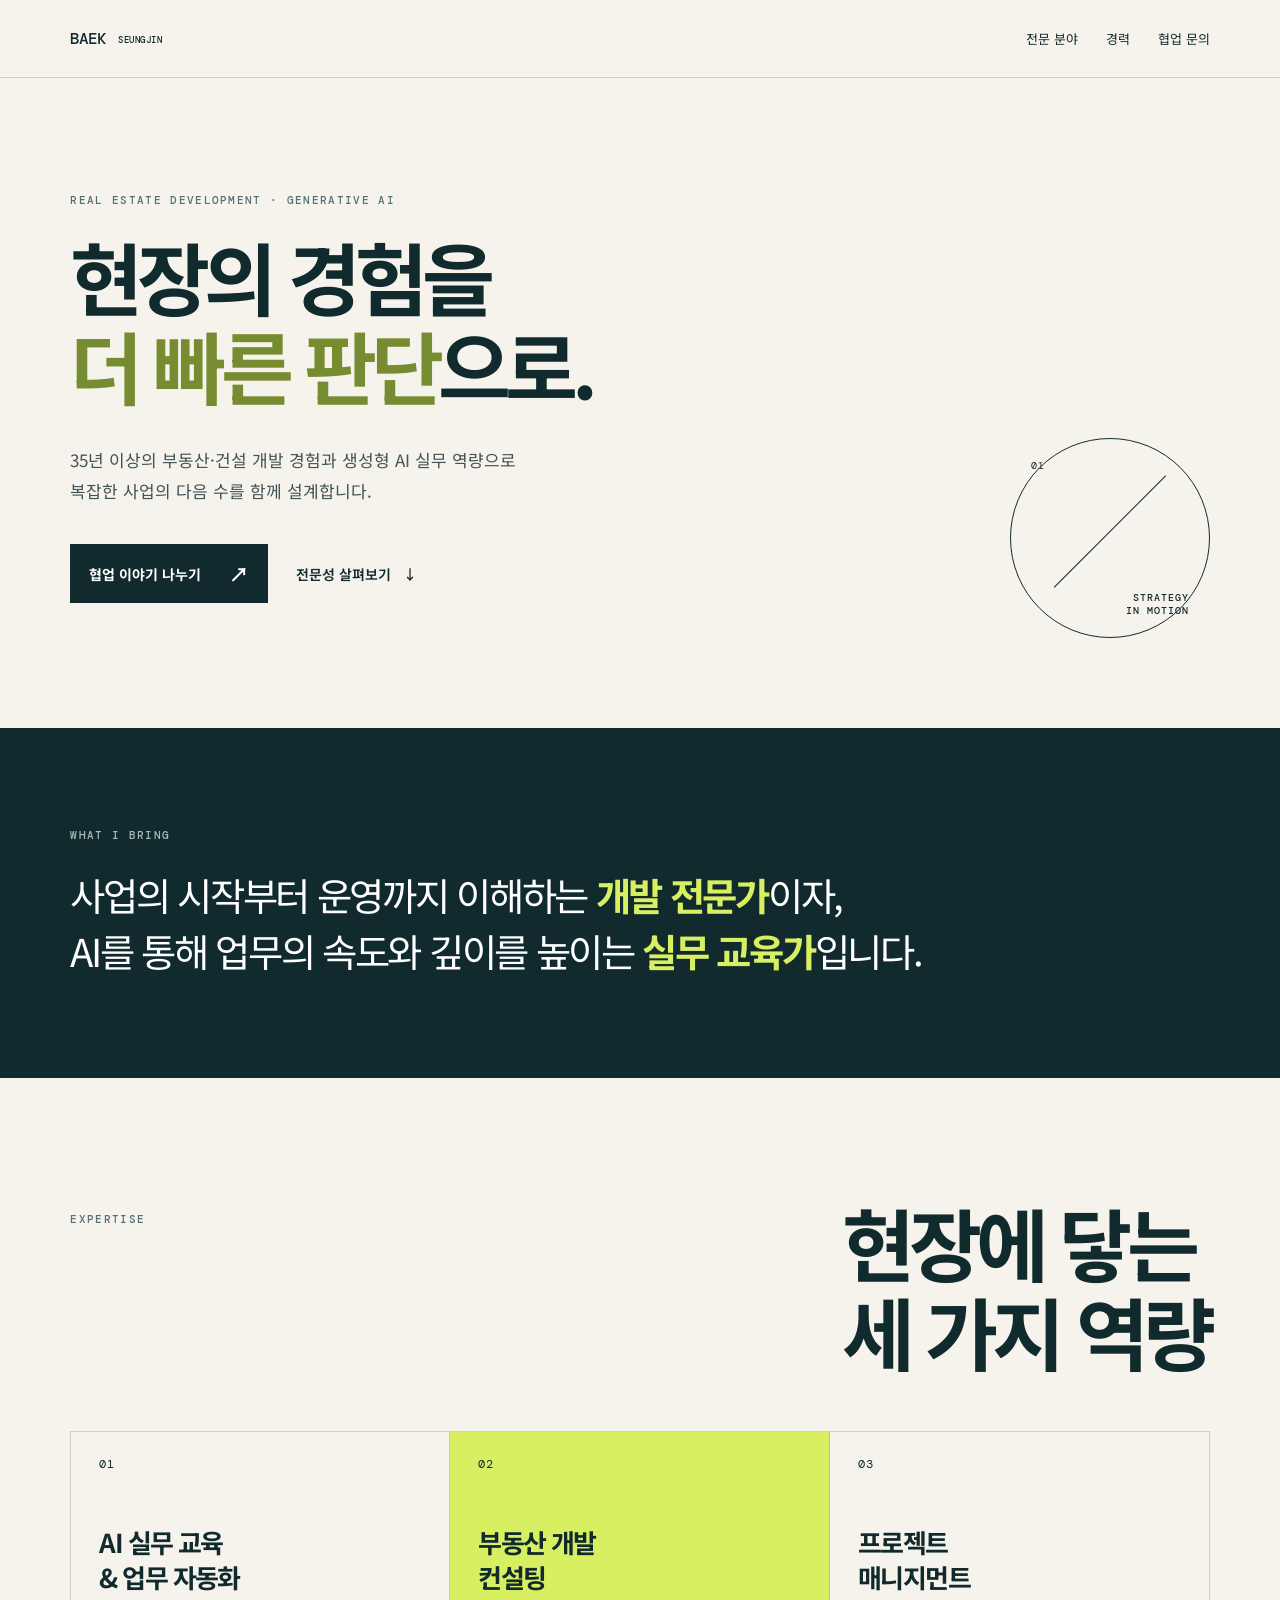
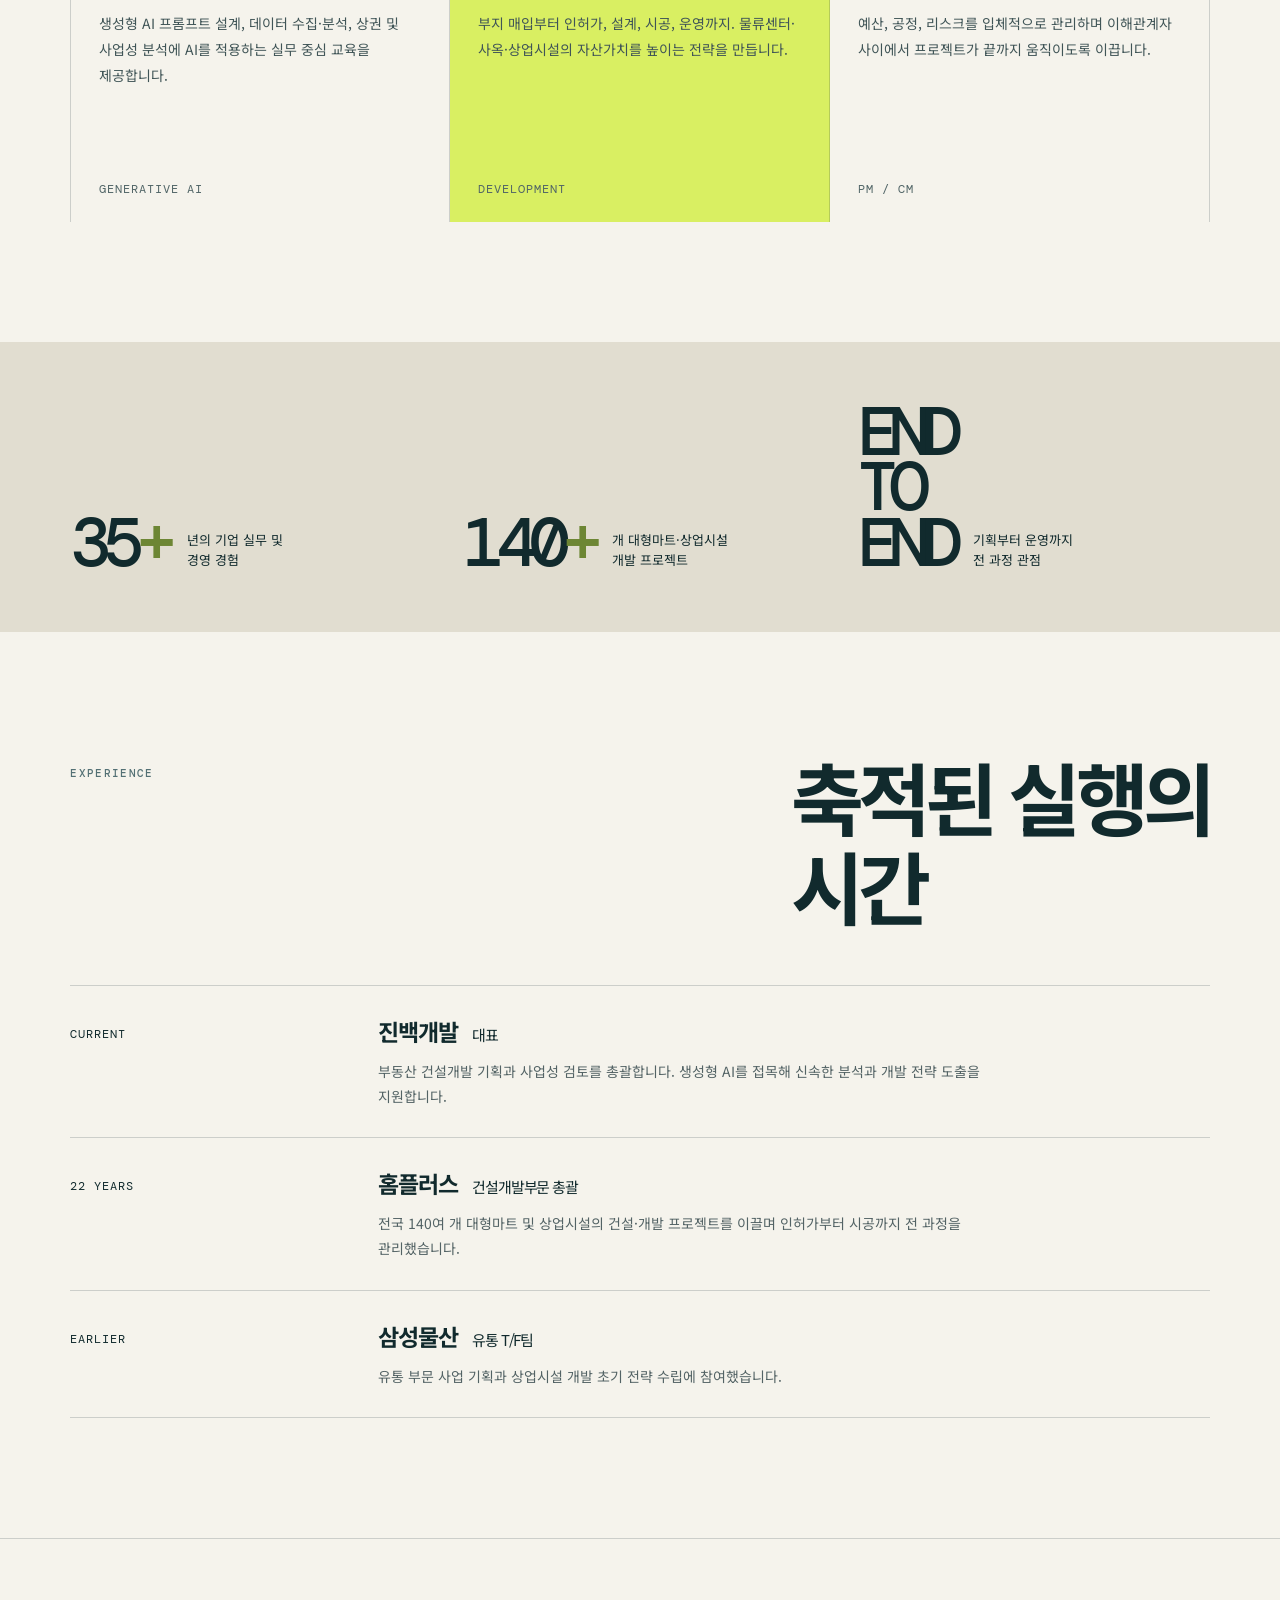
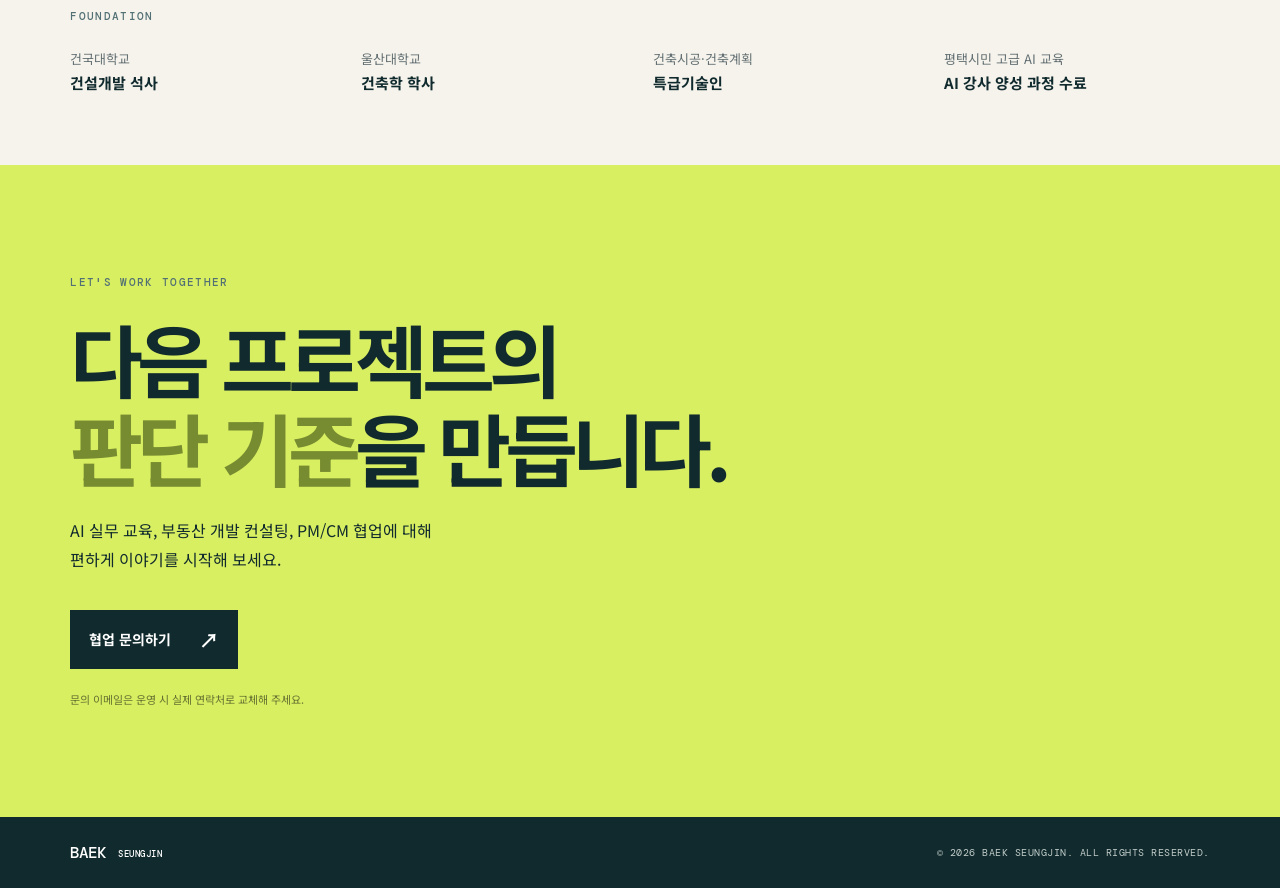
==== index.html @ 92c39649 "Create Baek Seungjin landing page" ====
<!doctype html>
<html lang="ko">
<head>
  <meta charset="UTF-8" />
  <meta name="viewport" content="width=device-width, initial-scale=1.0" />
  <meta name="description" content="백승진 | 생성형 AI 실무 교육과 부동산 개발·건설 PM 컨설팅" />
  <title>백승진 | AI × 부동산 개발 전략</title>
  <link rel="preconnect" href="https://fonts.googleapis.com" />
  <link rel="preconnect" href="https://fonts.gstatic.com" crossorigin />
  <link href="https://fonts.googleapis.com/css2?family=DM+Mono:wght@400;500&family=Noto+Sans+KR:wght@400;500;600;700;800&display=swap" rel="stylesheet" />
  <link rel="stylesheet" href="styles.css" />
</head>
<body>
  <header class="nav">
    <a class="brand" href="#top" aria-label="첫 화면으로">BAEK <span>SEUNGJIN</span></a>
    <nav aria-label="주요 메뉴">
      <a href="#expertise">전문 분야</a>
      <a href="#experience">경력</a>
      <a href="#contact">협업 문의</a>
    </nav>
  </header>

  <main id="top">
    <section class="hero">
      <p class="eyebrow">REAL ESTATE DEVELOPMENT · GENERATIVE AI</p>
      <h1>현장의 경험을<br /><em>더 빠른 판단</em>으로.</h1>
      <p class="intro">35년 이상의 부동산·건설 개발 경험과 생성형 AI 실무 역량으로<br class="desktop" /> 복잡한 사업의 다음 수를 함께 설계합니다.</p>
      <div class="hero-actions">
        <a class="button primary" href="#contact">협업 이야기 나누기 <span>↗</span></a>
        <a class="text-link" href="#expertise">전문성 살펴보기 <span>↓</span></a>
      </div>
      <div class="hero-mark" aria-hidden="true"><span>01</span><i></i><b>STRATEGY<br />IN MOTION</b></div>
    </section>

    <section class="statement">
      <p class="eyebrow">WHAT I BRING</p>
      <p class="statement-copy">사업의 시작부터 운영까지 이해하는 <strong>개발 전문가</strong>이자,<br /> AI를 통해 업무의 속도와 깊이를 높이는 <strong>실무 교육가</strong>입니다.</p>
    </section>

    <section class="expertise section" id="expertise">
      <div class="section-head">
        <p class="eyebrow">EXPERTISE</p>
        <h2>현장에 닿는<br />세 가지 역량</h2>
      </div>
      <div class="cards">
        <article class="card">
          <span class="index">01</span>
          <h3>AI 실무 교육<br />& 업무 자동화</h3>
          <p>생성형 AI 프롬프트 설계, 데이터 수집·분석, 상권 및 사업성 분석에 AI를 적용하는 실무 중심 교육을 제공합니다.</p>
          <span class="tag">GENERATIVE AI</span>
        </article>
        <article class="card featured">
          <span class="index">02</span>
          <h3>부동산 개발<br />컨설팅</h3>
          <p>부지 매입부터 인허가, 설계, 시공, 운영까지. 물류센터·사옥·상업시설의 자산가치를 높이는 전략을 만듭니다.</p>
          <span class="tag">DEVELOPMENT</span>
        </article>
        <article class="card">
          <span class="index">03</span>
          <h3>프로젝트<br />매니지먼트</h3>
          <p>예산, 공정, 리스크를 입체적으로 관리하며 이해관계자 사이에서 프로젝트가 끝까지 움직이도록 이끕니다.</p>
          <span class="tag">PM / CM</span>
        </article>
      </div>
    </section>

    <section class="numbers">
      <div><strong>35<span>+</span></strong><p>년의 기업 실무 및<br />경영 경험</p></div>
      <div><strong>140<span>+</span></strong><p>개 대형마트·상업시설<br />개발 프로젝트</p></div>
      <div><strong>END<br />TO<br />END</strong><p>기획부터 운영까지<br />전 과정 관점</p></div>
    </section>

    <section class="experience section" id="experience">
      <div class="section-head"><p class="eyebrow">EXPERIENCE</p><h2>축적된 실행의<br />시간</h2></div>
      <div class="timeline">
        <article><p class="period">CURRENT</p><div><h3>진백개발 <span>대표</span></h3><p>부동산 건설개발 기획과 사업성 검토를 총괄합니다. 생성형 AI를 접목해 신속한 분석과 개발 전략 도출을 지원합니다.</p></div></article>
        <article><p class="period">22 YEARS</p><div><h3>홈플러스 <span>건설개발부문 총괄</span></h3><p>전국 140여 개 대형마트 및 상업시설의 건설·개발 프로젝트를 이끌며 인허가부터 시공까지 전 과정을 관리했습니다.</p></div></article>
        <article><p class="period">EARLIER</p><div><h3>삼성물산 <span>유통 T/F팀</span></h3><p>유통 부문 사업 기획과 상업시설 개발 초기 전략 수립에 참여했습니다.</p></div></article>
      </div>
    </section>

    <section class="credentials">
      <p class="eyebrow">FOUNDATION</p>
      <div class="credential-grid"><p>건국대학교<br /><strong>건설개발 석사</strong></p><p>울산대학교<br /><strong>건축학 학사</strong></p><p>건축시공·건축계획<br /><strong>특급기술인</strong></p><p>평택시민 고급 AI 교육<br /><strong>AI 강사 양성 과정 수료</strong></p></div>
    </section>

    <section class="contact" id="contact">
      <p class="eyebrow">LET'S WORK TOGETHER</p>
      <h2>다음 프로젝트의<br /><em>판단 기준</em>을 만듭니다.</h2>
      <p>AI 실무 교육, 부동산 개발 컨설팅, PM/CM 협업에 대해<br class="desktop" /> 편하게 이야기를 시작해 보세요.</p>
      <a class="button light" href="mailto:contact@example.com?subject=%EB%B0%B1%EC%8A%B9%EC%A7%84%20%ED%98%91%EC%97%85%20%EB%AC%B8%EC%9D%98">협업 문의하기 <span>↗</span></a>
      <small>문의 이메일은 운영 시 실제 연락처로 교체해 주세요.</small>
    </section>
  </main>
  <footer><a class="brand" href="#top">BAEK <span>SEUNGJIN</span></a><p>© 2026 BAEK SEUNGJIN. ALL RIGHTS RESERVED.</p></footer>
</body>
</html>
---- styles.css ----
:root{--ink:#112a2d;--paper:#f5f3ec;--acid:#d9ef62;--muted:#778180;--line:rgba(17,42,45,.18)}*{box-sizing:border-box}html{scroll-behavior:smooth}body{margin:0;background:var(--paper);color:var(--ink);font-family:'Noto Sans KR',sans-serif;word-break:keep-all}.nav{height:78px;padding:0 5.5vw;display:flex;align-items:center;justify-content:space-between;border-bottom:1px solid var(--line)}.brand{font:500 16px 'DM Mono',monospace;letter-spacing:-.08em;color:inherit;text-decoration:none}.brand span{font-size:9px;letter-spacing:.06em;vertical-align:middle;margin-left:4px}.nav nav{display:flex;gap:28px}.nav nav a{font-size:13px;color:var(--ink);text-decoration:none}.hero{min-height:650px;padding:9vw 5.5vw 6vw;position:relative;overflow:hidden}.eyebrow{font:500 11px 'DM Mono',monospace;letter-spacing:.12em;margin:0 0 25px;color:#537074}.hero h1,.section h2,.contact h2{font-size:clamp(44px,6.2vw,94px);letter-spacing:-.075em;line-height:1.12;margin:0;font-weight:700}.hero em,.contact em{font-style:normal;color:#778c30}.intro{font-size:17px;line-height:1.8;margin:35px 0;color:#435456}.hero-actions{display:flex;gap:28px;align-items:center;margin-top:38px}.button{display:inline-flex;gap:28px;align-items:center;padding:15px 19px;text-decoration:none;font-size:14px;font-weight:700}.button span{font-size:20px}.primary{background:var(--ink);color:white}.text-link{color:var(--ink);font-size:14px;text-decoration:none;font-weight:600}.text-link span{margin-left:8px}.hero-mark{position:absolute;right:5.5vw;bottom:7vw;width:200px;height:200px;border-radius:50%;border:1px solid var(--ink);display:flex;flex-direction:column;justify-content:space-between;padding:20px;font:10px 'DM Mono',monospace;letter-spacing:.1em}.hero-mark i{display:block;width:100%;border-top:1px solid var(--ink);transform:rotate(-45deg)}.hero-mark b{font-weight:500;text-align:right}.statement{background:var(--ink);color:white;padding:100px 5.5vw}.statement .eyebrow{color:#a7bab8}.statement-copy{font-size:clamp(23px,3vw,44px);line-height:1.45;letter-spacing:-.06em;margin:0}.statement strong{color:var(--acid)}.section{padding:120px 5.5vw}.section-head{display:flex;justify-content:space-between;align-items:flex-start;margin-bottom:55px}.section-head .eyebrow{padding-top:14px}.cards{display:grid;grid-template-columns:repeat(3,1fr);border-top:1px solid var(--line)}.card{min-height:390px;padding:24px 28px 25px;border-right:1px solid var(--line);display:flex;flex-direction:column}.card:first-child{border-left:1px solid var(--line)}.card.featured{background:var(--acid)}.index,.tag,.period{font:12px 'DM Mono',monospace;letter-spacing:.08em}.card h3{font-size:26px;line-height:1.35;letter-spacing:-.06em;margin:52px 0 17px}.card p{font-size:14px;line-height:1.85;color:#405557;margin:0}.tag{margin-top:auto;color:#516567}.numbers{background:#e1ddd0;padding:62px 5.5vw;display:grid;grid-template-columns:repeat(3,1fr);gap:40px}.numbers div{display:flex;align-items:flex-end;gap:18px}.numbers strong{font:500 clamp(44px,5.4vw,80px)/.8 'DM Mono',monospace;letter-spacing:-.12em}.numbers strong span{color:#6d8634}.numbers p{font-size:13px;line-height:1.55;margin:0}.timeline{border-top:1px solid var(--line)}.timeline article{display:grid;grid-template-columns:27% 1fr;padding:28px 0;border-bottom:1px solid var(--line)}.timeline h3{font-size:23px;letter-spacing:-.05em;margin:0 0 11px}.timeline h3 span{font-weight:400;font-size:15px;margin-left:10px}.timeline div p{font-size:14px;color:#536365;line-height:1.8;margin:0;max-width:620px}.credentials{padding:70px 5.5vw;border-top:1px solid var(--line)}.credential-grid{display:grid;grid-template-columns:repeat(4,1fr);gap:25px}.credential-grid p{font-size:13px;line-height:1.7;margin:0;color:#647073}.credential-grid strong{color:var(--ink);font-size:15px}.contact{background:var(--acid);padding:110px 5.5vw}.contact h2{margin-bottom:24px}.contact>p:not(.eyebrow){font-size:16px;line-height:1.8}.light{background:var(--ink);color:white;margin-top:20px}.contact small{display:block;font-size:11px;color:#657131;margin-top:22px}footer{padding:25px 5.5vw;display:flex;justify-content:space-between;align-items:center;background:var(--ink);color:white}footer p{font:10px 'DM Mono',monospace;letter-spacing:.05em;margin:0;color:#c2cdca}@media(max-width:700px){.nav{height:64px}.nav nav{gap:13px}.nav nav a{font-size:11px}.hero{min-height:590px;padding-top:18vw}.hero-mark{width:125px;height:125px;right:6vw;bottom:10vw;padding:13px;font-size:7px}.hero h1{position:relative;z-index:1}.desktop{display:none}.intro{font-size:14px;margin-top:26px}.hero-actions{gap:18px;flex-wrap:wrap}.statement,.section,.contact{padding-top:72px;padding-bottom:72px}.section-head{display:block;margin-bottom:35px}.section-head .eyebrow{padding:0}.cards{grid-template-columns:1fr}.card{min-height:290px;border-left:1px solid var(--line);border-bottom:0}.numbers{grid-template-columns:1fr;gap:32px;padding-top:45px;padding-bottom:45px}.numbers strong{font-size:58px}.timeline article{grid-template-columns:1fr;gap:14px}.timeline h3{font-size:20px}.credential-grid{grid-template-columns:1fr 1fr;gap:27px 15px}.contact h2{font-size:45px}footer{align-items:flex-start;gap:18px;flex-direction:column}}
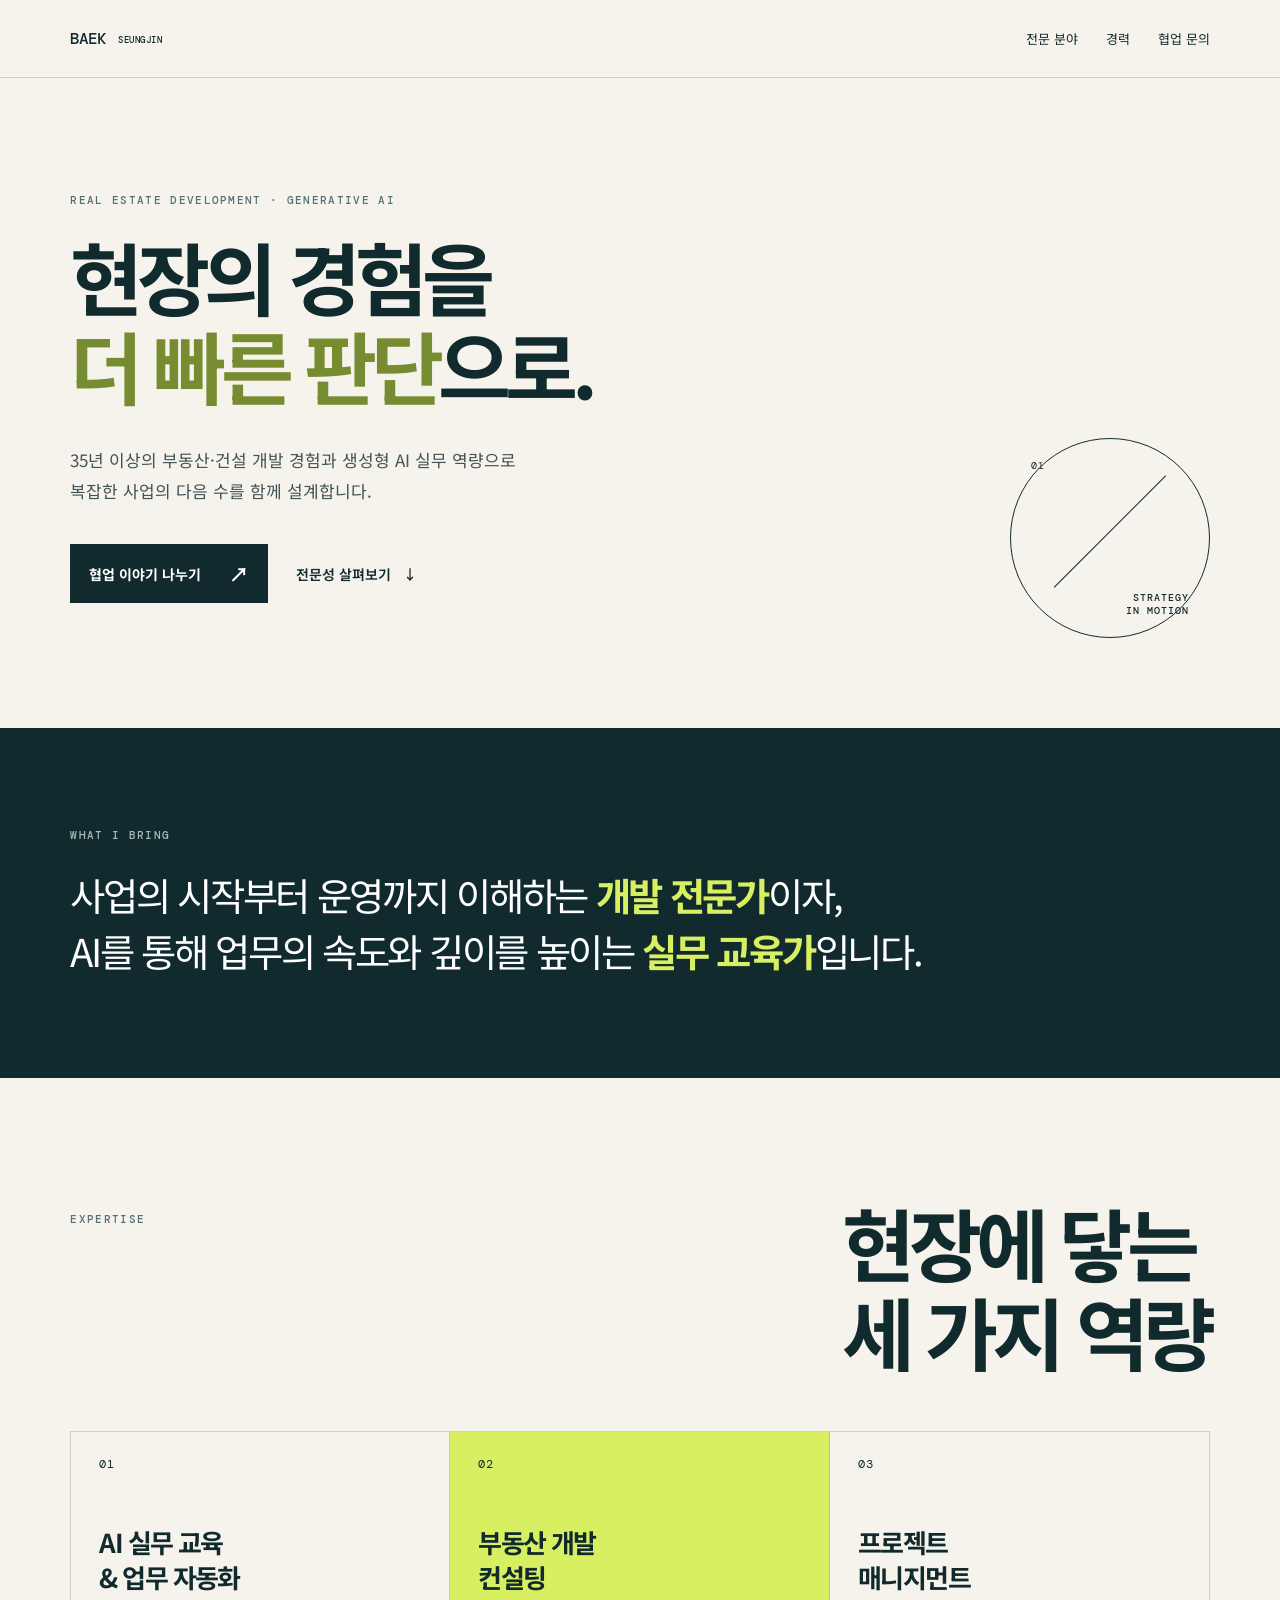
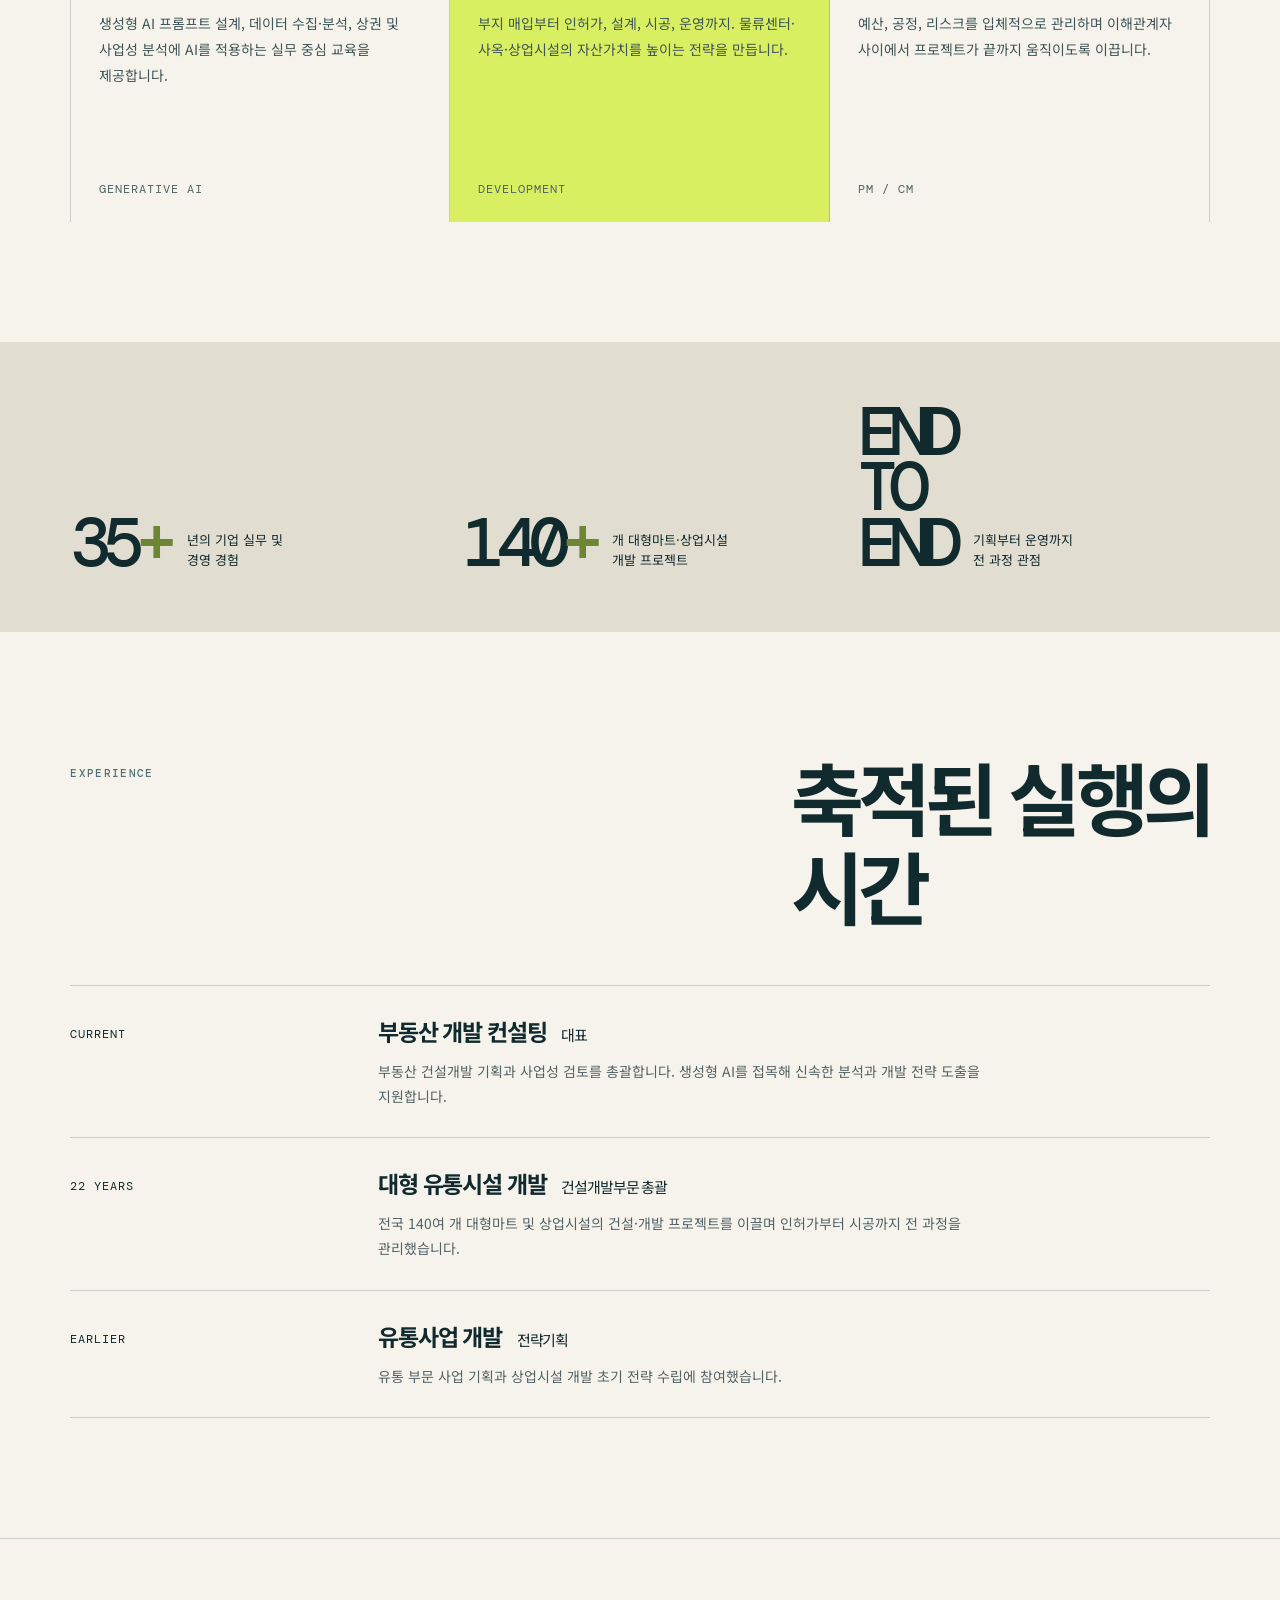
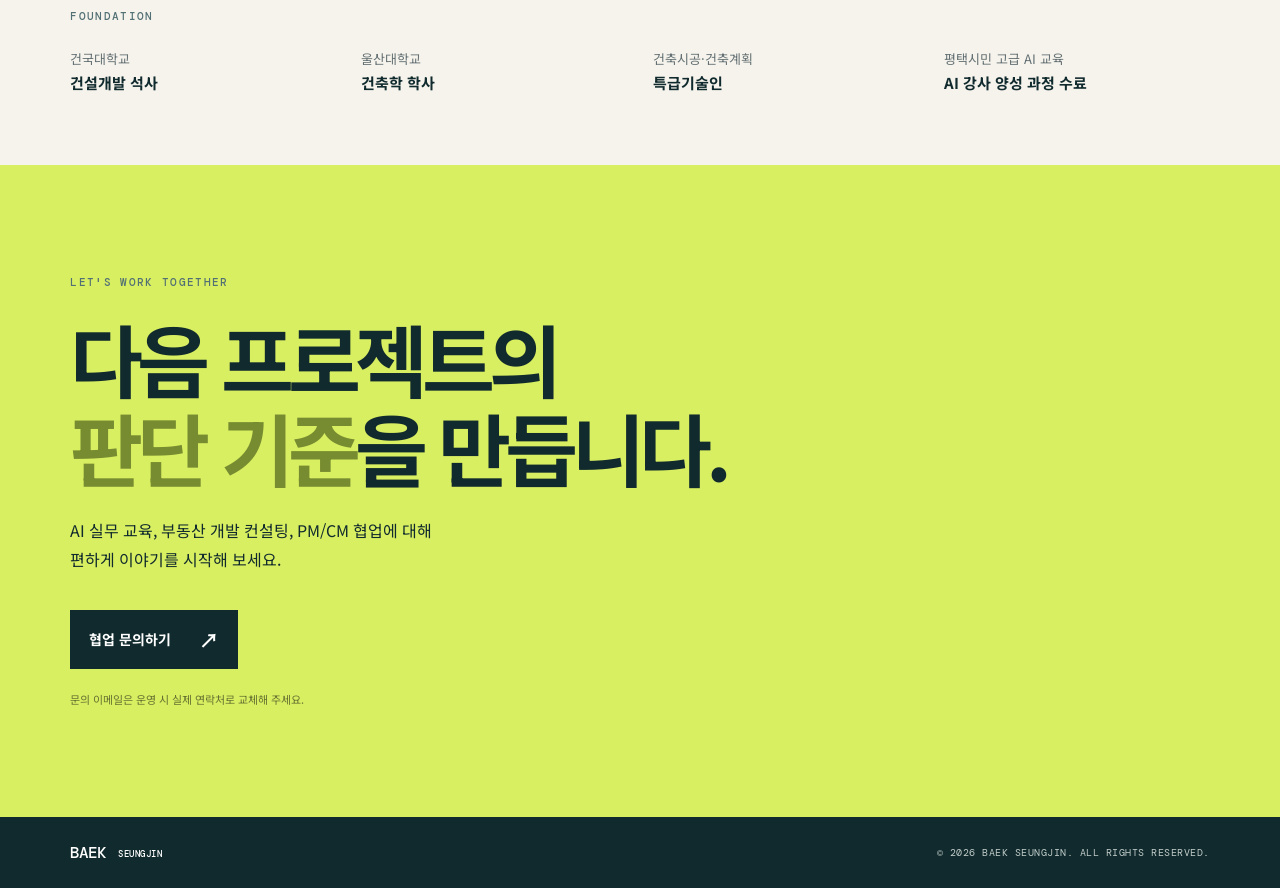
==== commit 16d11b14: "Remove company names from experience" ====
--- a/index.html
+++ b/index.html
@@ -73,9 +73,9 @@
     <section class="experience section" id="experience">
       <div class="section-head"><p class="eyebrow">EXPERIENCE</p><h2>축적된 실행의<br />시간</h2></div>
       <div class="timeline">
-        <article><p class="period">CURRENT</p><div><h3>진백개발 <span>대표</span></h3><p>부동산 건설개발 기획과 사업성 검토를 총괄합니다. 생성형 AI를 접목해 신속한 분석과 개발 전략 도출을 지원합니다.</p></div></article>
-        <article><p class="period">22 YEARS</p><div><h3>홈플러스 <span>건설개발부문 총괄</span></h3><p>전국 140여 개 대형마트 및 상업시설의 건설·개발 프로젝트를 이끌며 인허가부터 시공까지 전 과정을 관리했습니다.</p></div></article>
-        <article><p class="period">EARLIER</p><div><h3>삼성물산 <span>유통 T/F팀</span></h3><p>유통 부문 사업 기획과 상업시설 개발 초기 전략 수립에 참여했습니다.</p></div></article>
+        <article><p class="period">CURRENT</p><div><h3>부동산 개발 컨설팅 <span>대표</span></h3><p>부동산 건설개발 기획과 사업성 검토를 총괄합니다. 생성형 AI를 접목해 신속한 분석과 개발 전략 도출을 지원합니다.</p></div></article>
+        <article><p class="period">22 YEARS</p><div><h3>대형 유통시설 개발 <span>건설개발부문 총괄</span></h3><p>전국 140여 개 대형마트 및 상업시설의 건설·개발 프로젝트를 이끌며 인허가부터 시공까지 전 과정을 관리했습니다.</p></div></article>
+        <article><p class="period">EARLIER</p><div><h3>유통사업 개발 <span>전략기획</span></h3><p>유통 부문 사업 기획과 상업시설 개발 초기 전략 수립에 참여했습니다.</p></div></article>
       </div>
     </section>
 
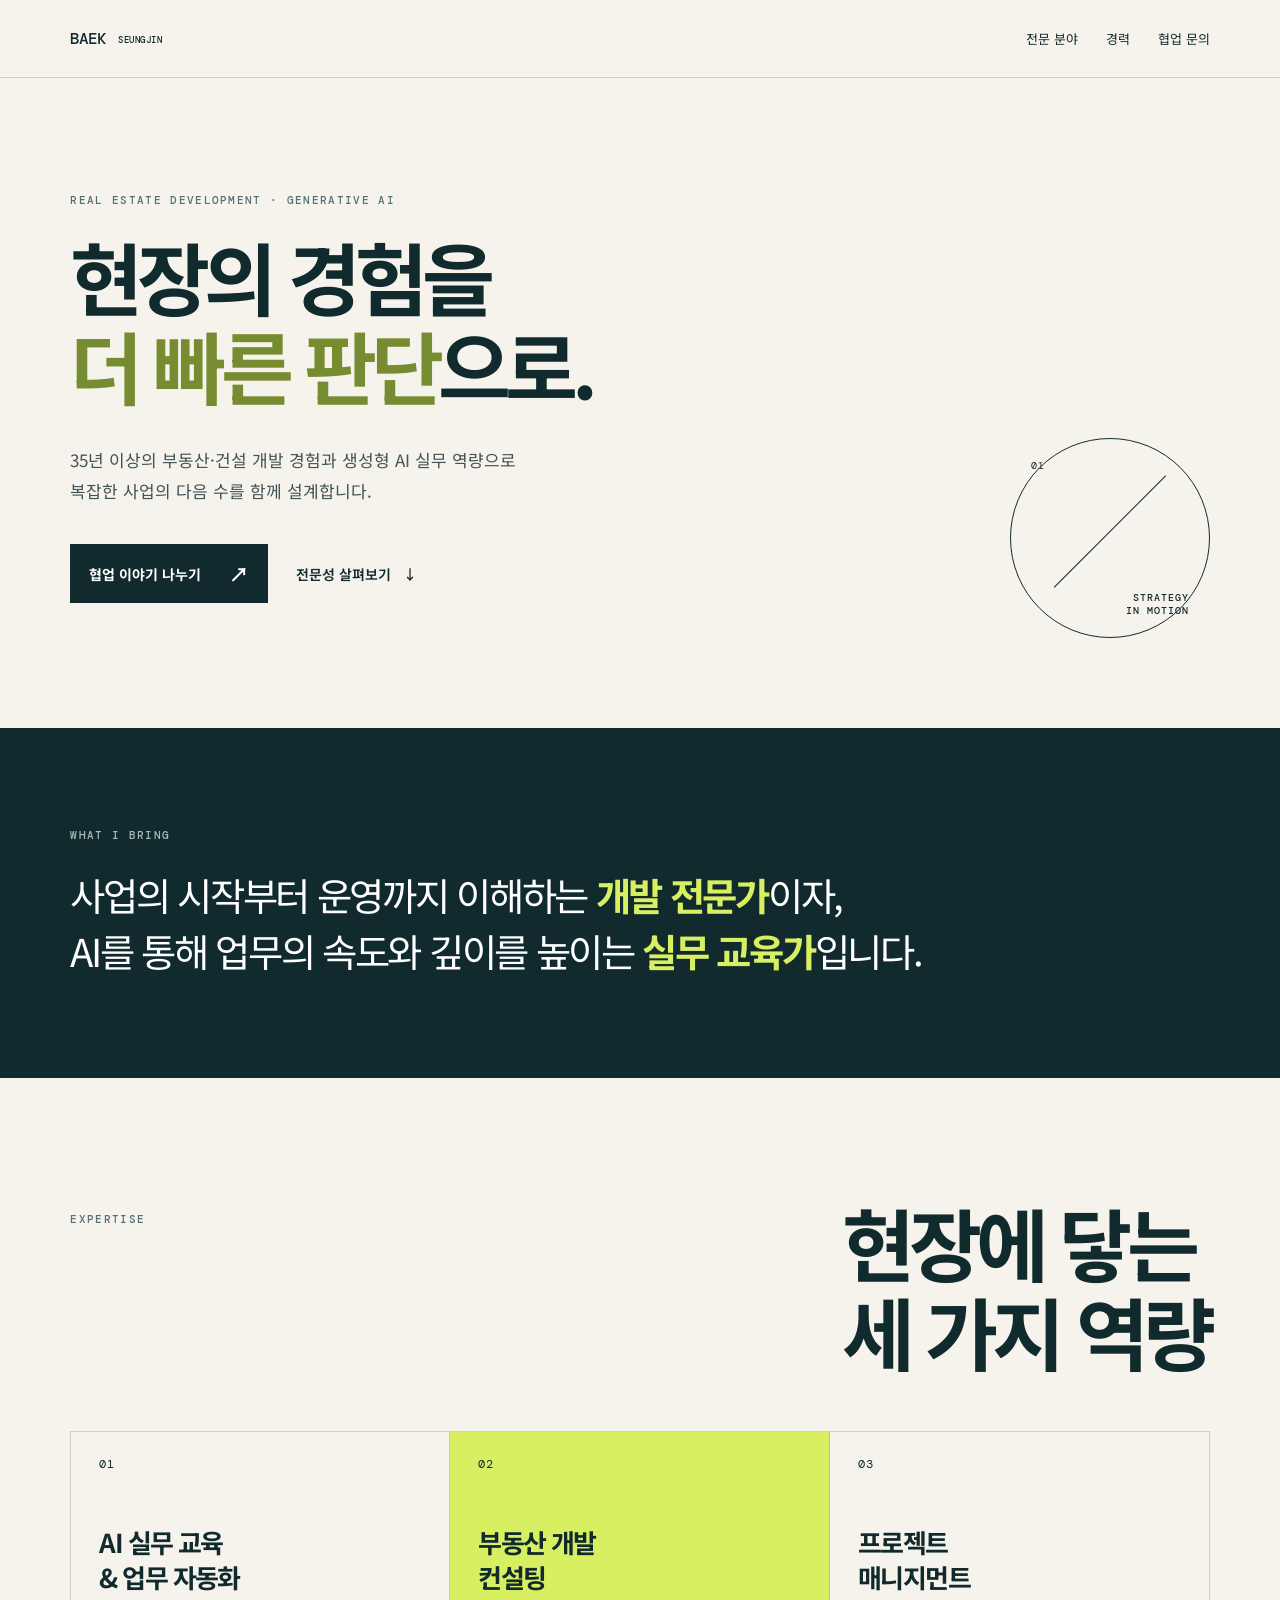
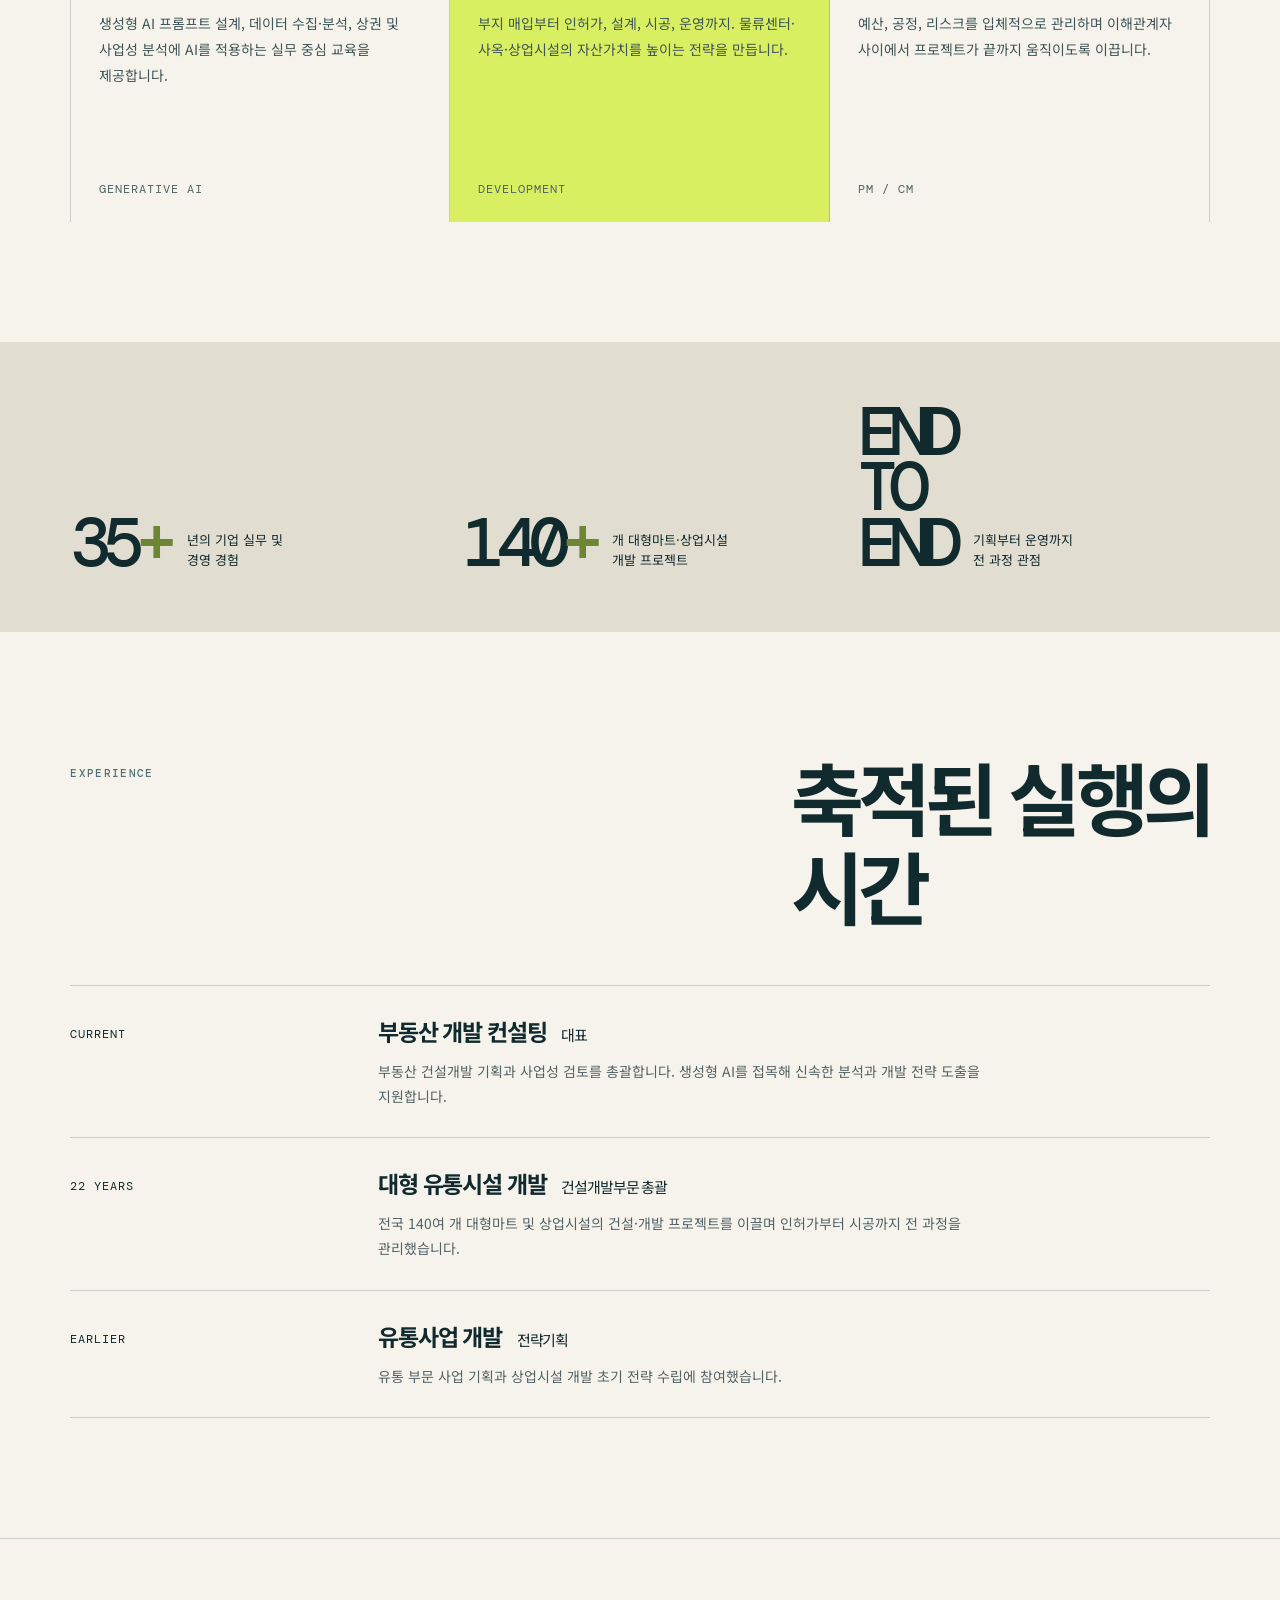
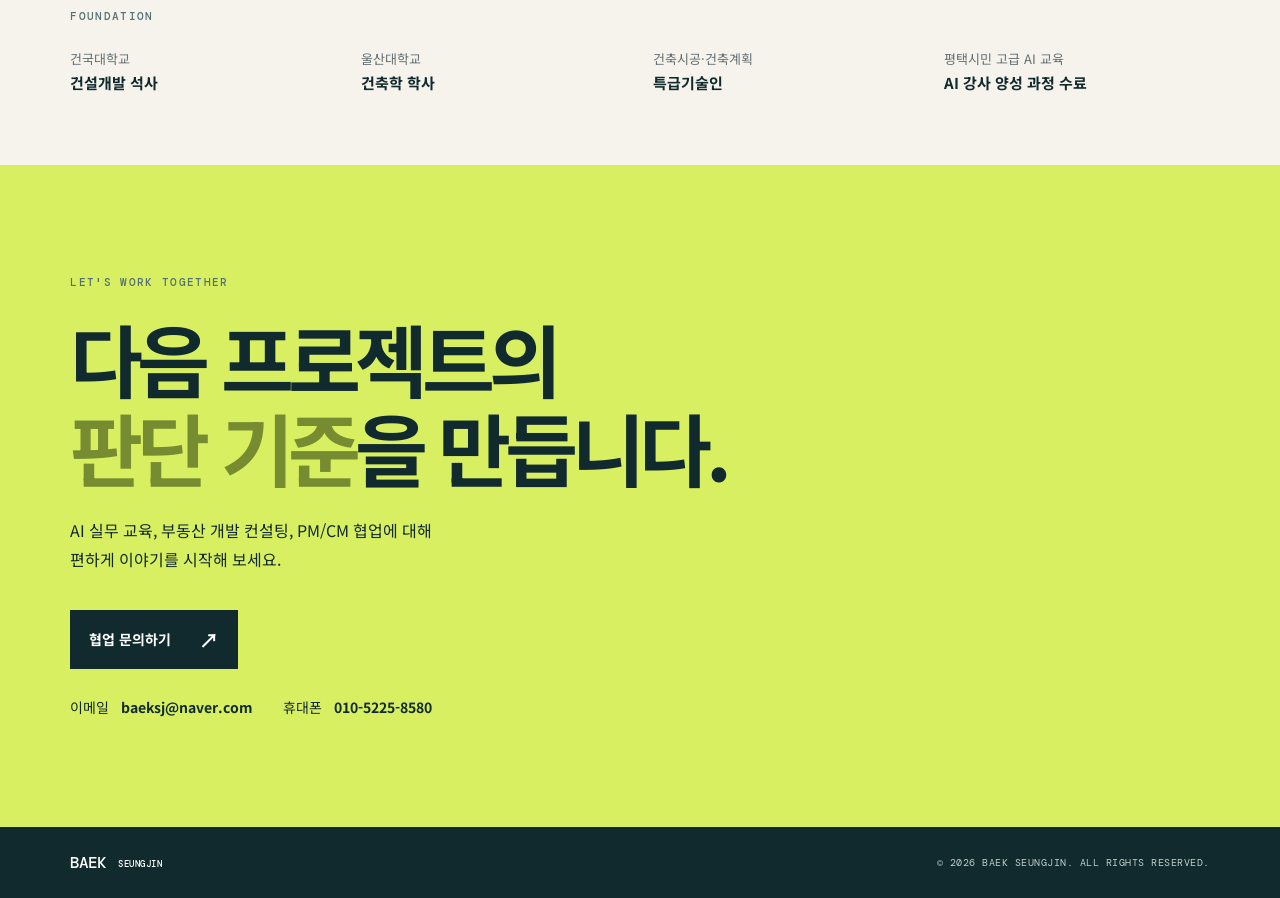
==== commit cc0f10cf: "Add collaboration contact details" ====
--- a/index.html
+++ b/index.html
@@ -88,8 +88,11 @@
       <p class="eyebrow">LET'S WORK TOGETHER</p>
       <h2>다음 프로젝트의<br /><em>판단 기준</em>을 만듭니다.</h2>
       <p>AI 실무 교육, 부동산 개발 컨설팅, PM/CM 협업에 대해<br class="desktop" /> 편하게 이야기를 시작해 보세요.</p>
-      <a class="button light" href="mailto:contact@example.com?subject=%EB%B0%B1%EC%8A%B9%EC%A7%84%20%ED%98%91%EC%97%85%20%EB%AC%B8%EC%9D%98">협업 문의하기 <span>↗</span></a>
-      <small>문의 이메일은 운영 시 실제 연락처로 교체해 주세요.</small>
+      <a class="button light" href="mailto:baeksj@naver.com?subject=%EB%B0%B1%EC%8A%B9%EC%A7%84%20%ED%98%91%EC%97%85%20%EB%AC%B8%EC%9D%98">협업 문의하기 <span>↗</span></a>
+      <div class="contact-details" aria-label="연락처">
+        <a href="mailto:baeksj@naver.com">이메일 <strong>baeksj@naver.com</strong></a>
+        <a href="tel:01052258580">휴대폰 <strong>010-5225-8580</strong></a>
+      </div>
     </section>
   </main>
   <footer><a class="brand" href="#top">BAEK <span>SEUNGJIN</span></a><p>© 2026 BAEK SEUNGJIN. ALL RIGHTS RESERVED.</p></footer>
--- a/styles.css
+++ b/styles.css
@@ -1 +1,2 @@
 :root{--ink:#112a2d;--paper:#f5f3ec;--acid:#d9ef62;--muted:#778180;--line:rgba(17,42,45,.18)}*{box-sizing:border-box}html{scroll-behavior:smooth}body{margin:0;background:var(--paper);color:var(--ink);font-family:'Noto Sans KR',sans-serif;word-break:keep-all}.nav{height:78px;padding:0 5.5vw;display:flex;align-items:center;justify-content:space-between;border-bottom:1px solid var(--line)}.brand{font:500 16px 'DM Mono',monospace;letter-spacing:-.08em;color:inherit;text-decoration:none}.brand span{font-size:9px;letter-spacing:.06em;vertical-align:middle;margin-left:4px}.nav nav{display:flex;gap:28px}.nav nav a{font-size:13px;color:var(--ink);text-decoration:none}.hero{min-height:650px;padding:9vw 5.5vw 6vw;position:relative;overflow:hidden}.eyebrow{font:500 11px 'DM Mono',monospace;letter-spacing:.12em;margin:0 0 25px;color:#537074}.hero h1,.section h2,.contact h2{font-size:clamp(44px,6.2vw,94px);letter-spacing:-.075em;line-height:1.12;margin:0;font-weight:700}.hero em,.contact em{font-style:normal;color:#778c30}.intro{font-size:17px;line-height:1.8;margin:35px 0;color:#435456}.hero-actions{display:flex;gap:28px;align-items:center;margin-top:38px}.button{display:inline-flex;gap:28px;align-items:center;padding:15px 19px;text-decoration:none;font-size:14px;font-weight:700}.button span{font-size:20px}.primary{background:var(--ink);color:white}.text-link{color:var(--ink);font-size:14px;text-decoration:none;font-weight:600}.text-link span{margin-left:8px}.hero-mark{position:absolute;right:5.5vw;bottom:7vw;width:200px;height:200px;border-radius:50%;border:1px solid var(--ink);display:flex;flex-direction:column;justify-content:space-between;padding:20px;font:10px 'DM Mono',monospace;letter-spacing:.1em}.hero-mark i{display:block;width:100%;border-top:1px solid var(--ink);transform:rotate(-45deg)}.hero-mark b{font-weight:500;text-align:right}.statement{background:var(--ink);color:white;padding:100px 5.5vw}.statement .eyebrow{color:#a7bab8}.statement-copy{font-size:clamp(23px,3vw,44px);line-height:1.45;letter-spacing:-.06em;margin:0}.statement strong{color:var(--acid)}.section{padding:120px 5.5vw}.section-head{display:flex;justify-content:space-between;align-items:flex-start;margin-bottom:55px}.section-head .eyebrow{padding-top:14px}.cards{display:grid;grid-template-columns:repeat(3,1fr);border-top:1px solid var(--line)}.card{min-height:390px;padding:24px 28px 25px;border-right:1px solid var(--line);display:flex;flex-direction:column}.card:first-child{border-left:1px solid var(--line)}.card.featured{background:var(--acid)}.index,.tag,.period{font:12px 'DM Mono',monospace;letter-spacing:.08em}.card h3{font-size:26px;line-height:1.35;letter-spacing:-.06em;margin:52px 0 17px}.card p{font-size:14px;line-height:1.85;color:#405557;margin:0}.tag{margin-top:auto;color:#516567}.numbers{background:#e1ddd0;padding:62px 5.5vw;display:grid;grid-template-columns:repeat(3,1fr);gap:40px}.numbers div{display:flex;align-items:flex-end;gap:18px}.numbers strong{font:500 clamp(44px,5.4vw,80px)/.8 'DM Mono',monospace;letter-spacing:-.12em}.numbers strong span{color:#6d8634}.numbers p{font-size:13px;line-height:1.55;margin:0}.timeline{border-top:1px solid var(--line)}.timeline article{display:grid;grid-template-columns:27% 1fr;padding:28px 0;border-bottom:1px solid var(--line)}.timeline h3{font-size:23px;letter-spacing:-.05em;margin:0 0 11px}.timeline h3 span{font-weight:400;font-size:15px;margin-left:10px}.timeline div p{font-size:14px;color:#536365;line-height:1.8;margin:0;max-width:620px}.credentials{padding:70px 5.5vw;border-top:1px solid var(--line)}.credential-grid{display:grid;grid-template-columns:repeat(4,1fr);gap:25px}.credential-grid p{font-size:13px;line-height:1.7;margin:0;color:#647073}.credential-grid strong{color:var(--ink);font-size:15px}.contact{background:var(--acid);padding:110px 5.5vw}.contact h2{margin-bottom:24px}.contact>p:not(.eyebrow){font-size:16px;line-height:1.8}.light{background:var(--ink);color:white;margin-top:20px}.contact small{display:block;font-size:11px;color:#657131;margin-top:22px}footer{padding:25px 5.5vw;display:flex;justify-content:space-between;align-items:center;background:var(--ink);color:white}footer p{font:10px 'DM Mono',monospace;letter-spacing:.05em;margin:0;color:#c2cdca}@media(max-width:700px){.nav{height:64px}.nav nav{gap:13px}.nav nav a{font-size:11px}.hero{min-height:590px;padding-top:18vw}.hero-mark{width:125px;height:125px;right:6vw;bottom:10vw;padding:13px;font-size:7px}.hero h1{position:relative;z-index:1}.desktop{display:none}.intro{font-size:14px;margin-top:26px}.hero-actions{gap:18px;flex-wrap:wrap}.statement,.section,.contact{padding-top:72px;padding-bottom:72px}.section-head{display:block;margin-bottom:35px}.section-head .eyebrow{padding:0}.cards{grid-template-columns:1fr}.card{min-height:290px;border-left:1px solid var(--line);border-bottom:0}.numbers{grid-template-columns:1fr;gap:32px;padding-top:45px;padding-bottom:45px}.numbers strong{font-size:58px}.timeline article{grid-template-columns:1fr;gap:14px}.timeline h3{font-size:20px}.credential-grid{grid-template-columns:1fr 1fr;gap:27px 15px}.contact h2{font-size:45px}footer{align-items:flex-start;gap:18px;flex-direction:column}}
+.contact-details{display:flex;flex-wrap:wrap;gap:12px 30px;margin-top:28px}.contact-details a{color:var(--ink);font-size:14px;text-decoration:none}.contact-details strong{margin-left:8px}.contact-details a:hover,.contact-details a:focus-visible{text-decoration:underline}
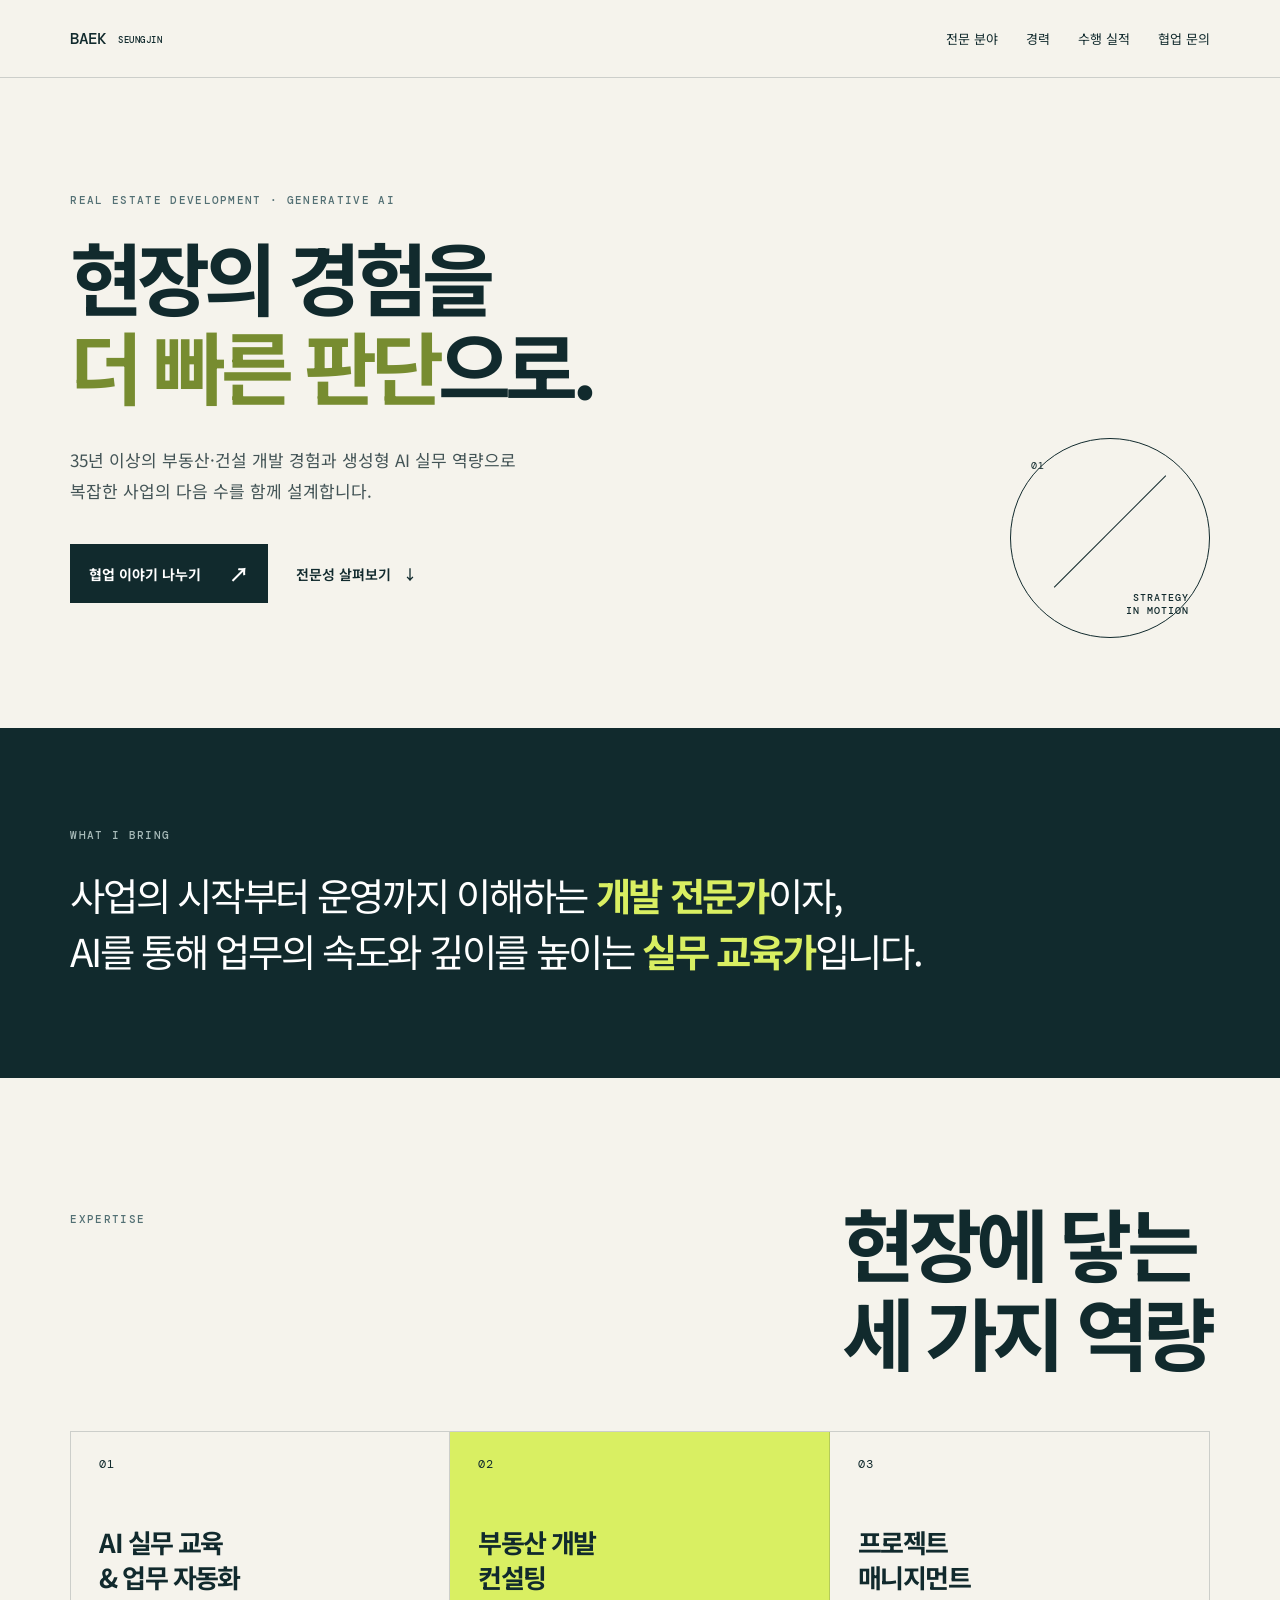
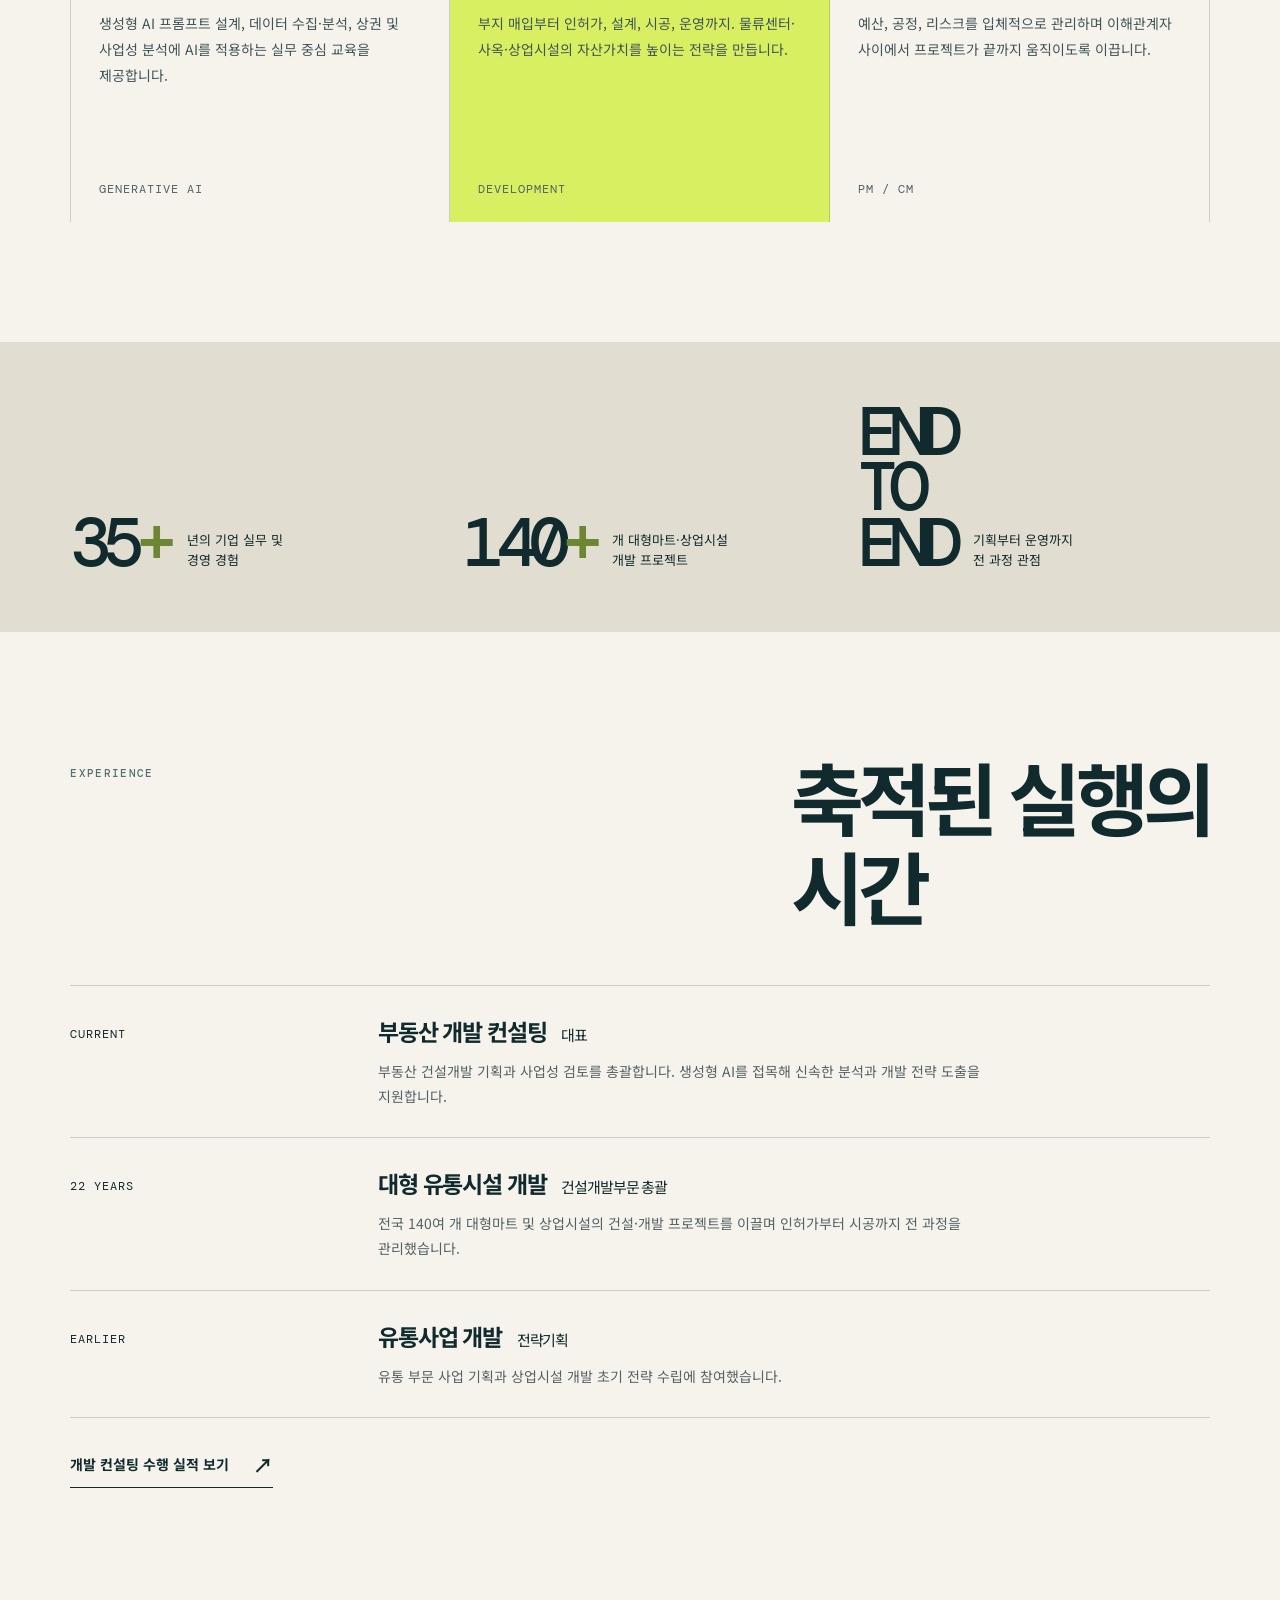
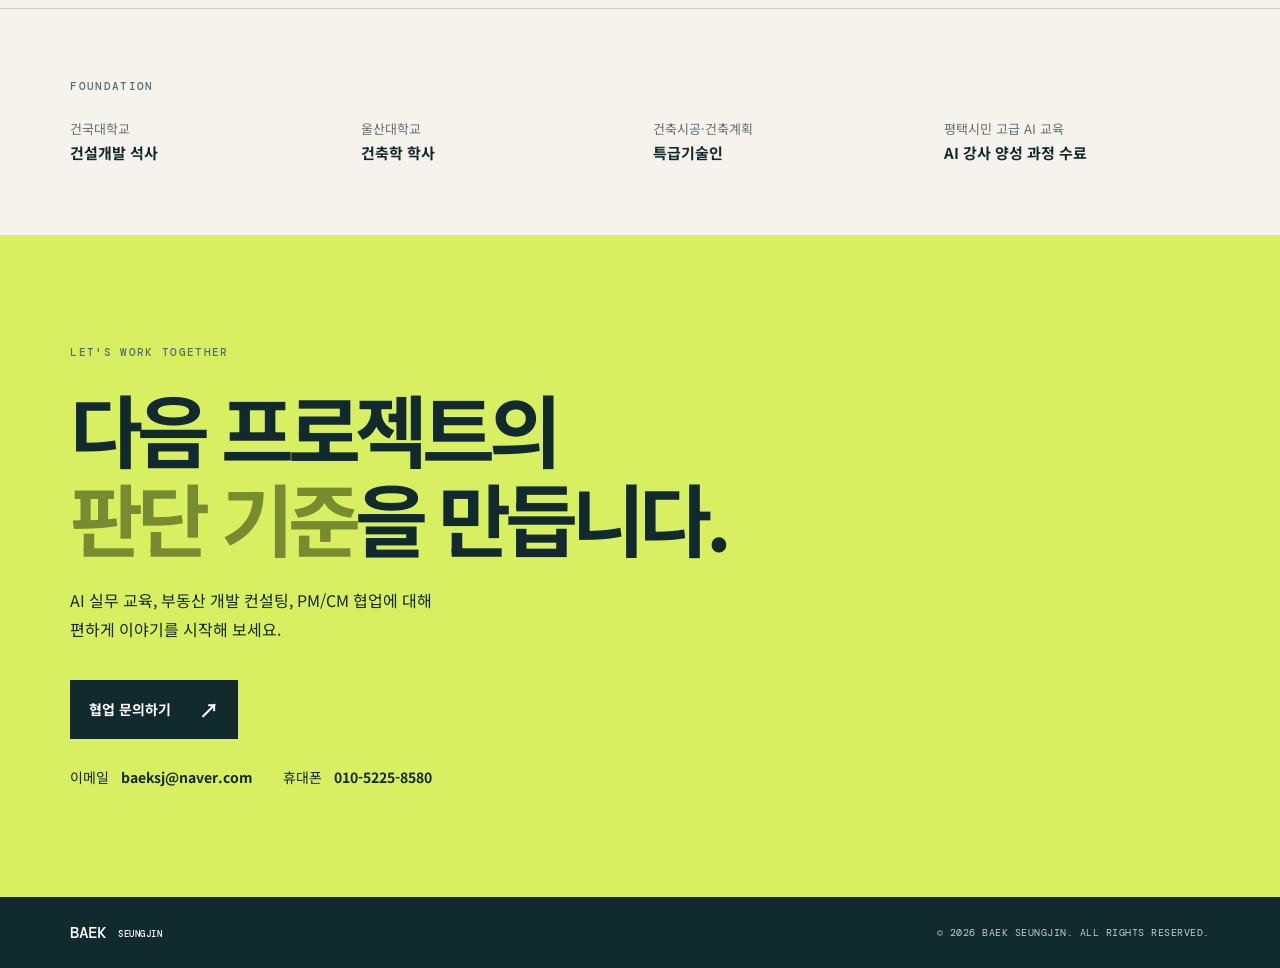
==== commit 649e327d: "Add development work page" ====
--- a/index.html
+++ b/index.html
@@ -16,6 +16,7 @@
     <nav aria-label="주요 메뉴">
       <a href="#expertise">전문 분야</a>
       <a href="#experience">경력</a>
+      <a href="projects.html">수행 실적</a>
       <a href="#contact">협업 문의</a>
     </nav>
   </header>
@@ -77,6 +78,7 @@
         <article><p class="period">22 YEARS</p><div><h3>대형 유통시설 개발 <span>건설개발부문 총괄</span></h3><p>전국 140여 개 대형마트 및 상업시설의 건설·개발 프로젝트를 이끌며 인허가부터 시공까지 전 과정을 관리했습니다.</p></div></article>
         <article><p class="period">EARLIER</p><div><h3>유통사업 개발 <span>전략기획</span></h3><p>유통 부문 사업 기획과 상업시설 개발 초기 전략 수립에 참여했습니다.</p></div></article>
       </div>
+      <a class="project-link" href="projects.html">개발 컨설팅 수행 실적 보기 <span aria-hidden="true">↗</span></a>
     </section>
 
     <section class="credentials">
--- a/styles.css
+++ b/styles.css
@@ -1,2 +1,3 @@
 :root{--ink:#112a2d;--paper:#f5f3ec;--acid:#d9ef62;--muted:#778180;--line:rgba(17,42,45,.18)}*{box-sizing:border-box}html{scroll-behavior:smooth}body{margin:0;background:var(--paper);color:var(--ink);font-family:'Noto Sans KR',sans-serif;word-break:keep-all}.nav{height:78px;padding:0 5.5vw;display:flex;align-items:center;justify-content:space-between;border-bottom:1px solid var(--line)}.brand{font:500 16px 'DM Mono',monospace;letter-spacing:-.08em;color:inherit;text-decoration:none}.brand span{font-size:9px;letter-spacing:.06em;vertical-align:middle;margin-left:4px}.nav nav{display:flex;gap:28px}.nav nav a{font-size:13px;color:var(--ink);text-decoration:none}.hero{min-height:650px;padding:9vw 5.5vw 6vw;position:relative;overflow:hidden}.eyebrow{font:500 11px 'DM Mono',monospace;letter-spacing:.12em;margin:0 0 25px;color:#537074}.hero h1,.section h2,.contact h2{font-size:clamp(44px,6.2vw,94px);letter-spacing:-.075em;line-height:1.12;margin:0;font-weight:700}.hero em,.contact em{font-style:normal;color:#778c30}.intro{font-size:17px;line-height:1.8;margin:35px 0;color:#435456}.hero-actions{display:flex;gap:28px;align-items:center;margin-top:38px}.button{display:inline-flex;gap:28px;align-items:center;padding:15px 19px;text-decoration:none;font-size:14px;font-weight:700}.button span{font-size:20px}.primary{background:var(--ink);color:white}.text-link{color:var(--ink);font-size:14px;text-decoration:none;font-weight:600}.text-link span{margin-left:8px}.hero-mark{position:absolute;right:5.5vw;bottom:7vw;width:200px;height:200px;border-radius:50%;border:1px solid var(--ink);display:flex;flex-direction:column;justify-content:space-between;padding:20px;font:10px 'DM Mono',monospace;letter-spacing:.1em}.hero-mark i{display:block;width:100%;border-top:1px solid var(--ink);transform:rotate(-45deg)}.hero-mark b{font-weight:500;text-align:right}.statement{background:var(--ink);color:white;padding:100px 5.5vw}.statement .eyebrow{color:#a7bab8}.statement-copy{font-size:clamp(23px,3vw,44px);line-height:1.45;letter-spacing:-.06em;margin:0}.statement strong{color:var(--acid)}.section{padding:120px 5.5vw}.section-head{display:flex;justify-content:space-between;align-items:flex-start;margin-bottom:55px}.section-head .eyebrow{padding-top:14px}.cards{display:grid;grid-template-columns:repeat(3,1fr);border-top:1px solid var(--line)}.card{min-height:390px;padding:24px 28px 25px;border-right:1px solid var(--line);display:flex;flex-direction:column}.card:first-child{border-left:1px solid var(--line)}.card.featured{background:var(--acid)}.index,.tag,.period{font:12px 'DM Mono',monospace;letter-spacing:.08em}.card h3{font-size:26px;line-height:1.35;letter-spacing:-.06em;margin:52px 0 17px}.card p{font-size:14px;line-height:1.85;color:#405557;margin:0}.tag{margin-top:auto;color:#516567}.numbers{background:#e1ddd0;padding:62px 5.5vw;display:grid;grid-template-columns:repeat(3,1fr);gap:40px}.numbers div{display:flex;align-items:flex-end;gap:18px}.numbers strong{font:500 clamp(44px,5.4vw,80px)/.8 'DM Mono',monospace;letter-spacing:-.12em}.numbers strong span{color:#6d8634}.numbers p{font-size:13px;line-height:1.55;margin:0}.timeline{border-top:1px solid var(--line)}.timeline article{display:grid;grid-template-columns:27% 1fr;padding:28px 0;border-bottom:1px solid var(--line)}.timeline h3{font-size:23px;letter-spacing:-.05em;margin:0 0 11px}.timeline h3 span{font-weight:400;font-size:15px;margin-left:10px}.timeline div p{font-size:14px;color:#536365;line-height:1.8;margin:0;max-width:620px}.credentials{padding:70px 5.5vw;border-top:1px solid var(--line)}.credential-grid{display:grid;grid-template-columns:repeat(4,1fr);gap:25px}.credential-grid p{font-size:13px;line-height:1.7;margin:0;color:#647073}.credential-grid strong{color:var(--ink);font-size:15px}.contact{background:var(--acid);padding:110px 5.5vw}.contact h2{margin-bottom:24px}.contact>p:not(.eyebrow){font-size:16px;line-height:1.8}.light{background:var(--ink);color:white;margin-top:20px}.contact small{display:block;font-size:11px;color:#657131;margin-top:22px}footer{padding:25px 5.5vw;display:flex;justify-content:space-between;align-items:center;background:var(--ink);color:white}footer p{font:10px 'DM Mono',monospace;letter-spacing:.05em;margin:0;color:#c2cdca}@media(max-width:700px){.nav{height:64px}.nav nav{gap:13px}.nav nav a{font-size:11px}.hero{min-height:590px;padding-top:18vw}.hero-mark{width:125px;height:125px;right:6vw;bottom:10vw;padding:13px;font-size:7px}.hero h1{position:relative;z-index:1}.desktop{display:none}.intro{font-size:14px;margin-top:26px}.hero-actions{gap:18px;flex-wrap:wrap}.statement,.section,.contact{padding-top:72px;padding-bottom:72px}.section-head{display:block;margin-bottom:35px}.section-head .eyebrow{padding:0}.cards{grid-template-columns:1fr}.card{min-height:290px;border-left:1px solid var(--line);border-bottom:0}.numbers{grid-template-columns:1fr;gap:32px;padding-top:45px;padding-bottom:45px}.numbers strong{font-size:58px}.timeline article{grid-template-columns:1fr;gap:14px}.timeline h3{font-size:20px}.credential-grid{grid-template-columns:1fr 1fr;gap:27px 15px}.contact h2{font-size:45px}footer{align-items:flex-start;gap:18px;flex-direction:column}}
 .contact-details{display:flex;flex-wrap:wrap;gap:12px 30px;margin-top:28px}.contact-details a{color:var(--ink);font-size:14px;text-decoration:none}.contact-details strong{margin-left:8px}.contact-details a:hover,.contact-details a:focus-visible{text-decoration:underline}
+.project-link{display:inline-flex;align-items:center;gap:24px;margin-top:32px;color:var(--ink);font-size:14px;font-weight:700;text-decoration:none;border-bottom:1px solid var(--ink);padding-bottom:8px}.project-link span{font-size:20px}.projects-hero{padding:110px 5.5vw 105px}.projects-hero h1{font-size:clamp(44px,6.2vw,94px);letter-spacing:-.075em;line-height:1.12;margin:0;font-weight:700}.projects-hero h1 em{font-style:normal;color:#778c30}.projects-hero>p:not(.eyebrow){font-size:16px;line-height:1.9;color:#435456;margin:30px 0}.projects-work{background:#e9e7de}.project-feature{display:grid;grid-template-columns:27% 1fr;gap:24px;padding:45px;background:var(--ink);color:white}.project-feature-label{display:flex;flex-direction:column;gap:16px;color:#b6c8c4;font:11px 'DM Mono',monospace;letter-spacing:.08em}.project-feature h3{font-size:clamp(28px,3.5vw,48px);letter-spacing:-.06em;line-height:1.3;margin:0 0 22px}.project-feature p{max-width:650px;color:#d5e1df;font-size:15px;line-height:1.9}.project-tags{display:flex;flex-wrap:wrap;gap:8px;margin-top:30px}.project-tags span{border:1px solid #829b96;border-radius:30px;padding:7px 12px;font-size:12px}.work-list article{display:grid;grid-template-columns:27% 1fr;gap:24px;padding:30px 0;border-bottom:1px solid var(--line)}.work-list h3{font-size:21px;letter-spacing:-.05em;margin:0 0 10px}.work-list p{font-size:14px;line-height:1.8;color:#536365;margin:0}.projects-contact{padding-top:90px;padding-bottom:90px}@media(max-width:700px){.nav nav{gap:10px}.nav nav a{font-size:10px}.projects-hero{padding-top:85px;padding-bottom:75px}.projects-hero>p:not(.eyebrow){font-size:14px}.project-feature{grid-template-columns:1fr;padding:28px;gap:34px}.project-feature-label{flex-direction:row;justify-content:space-between}.work-list article{grid-template-columns:1fr;gap:13px}.work-list h3{font-size:19px}}
